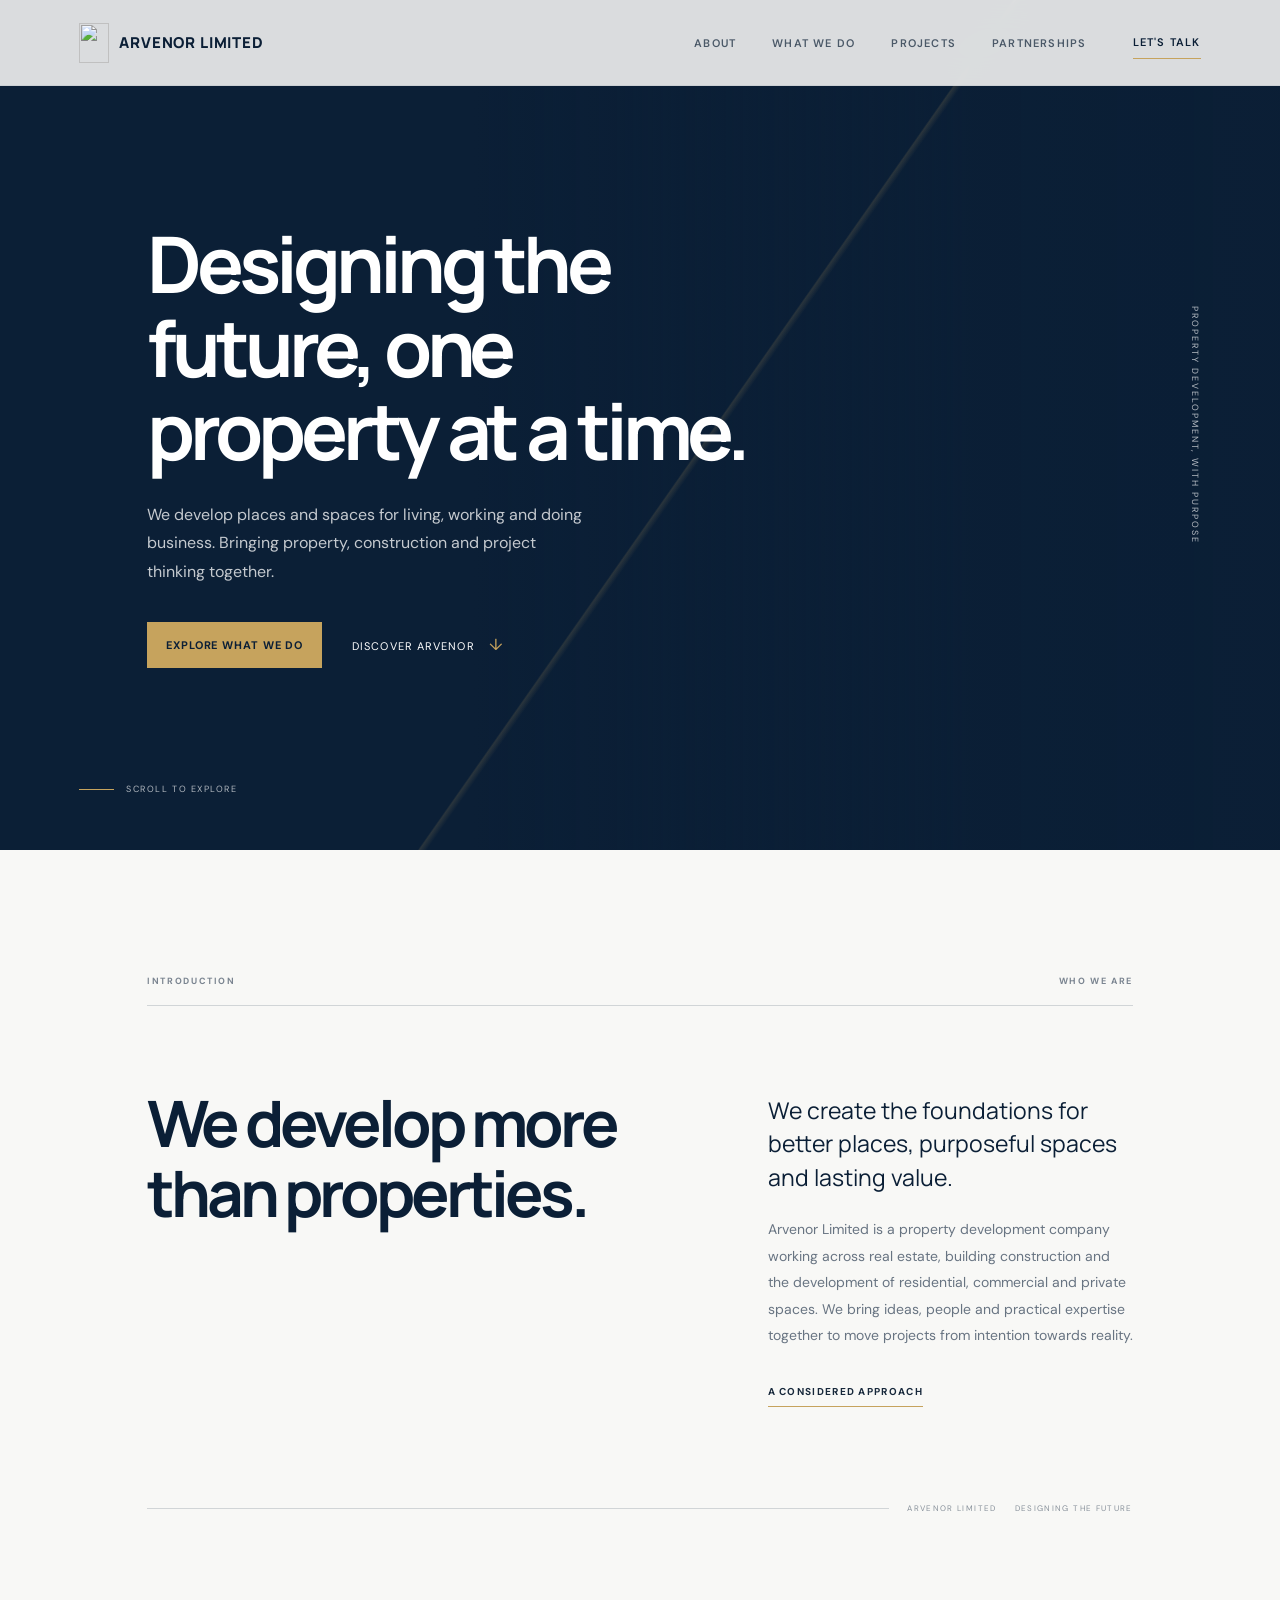
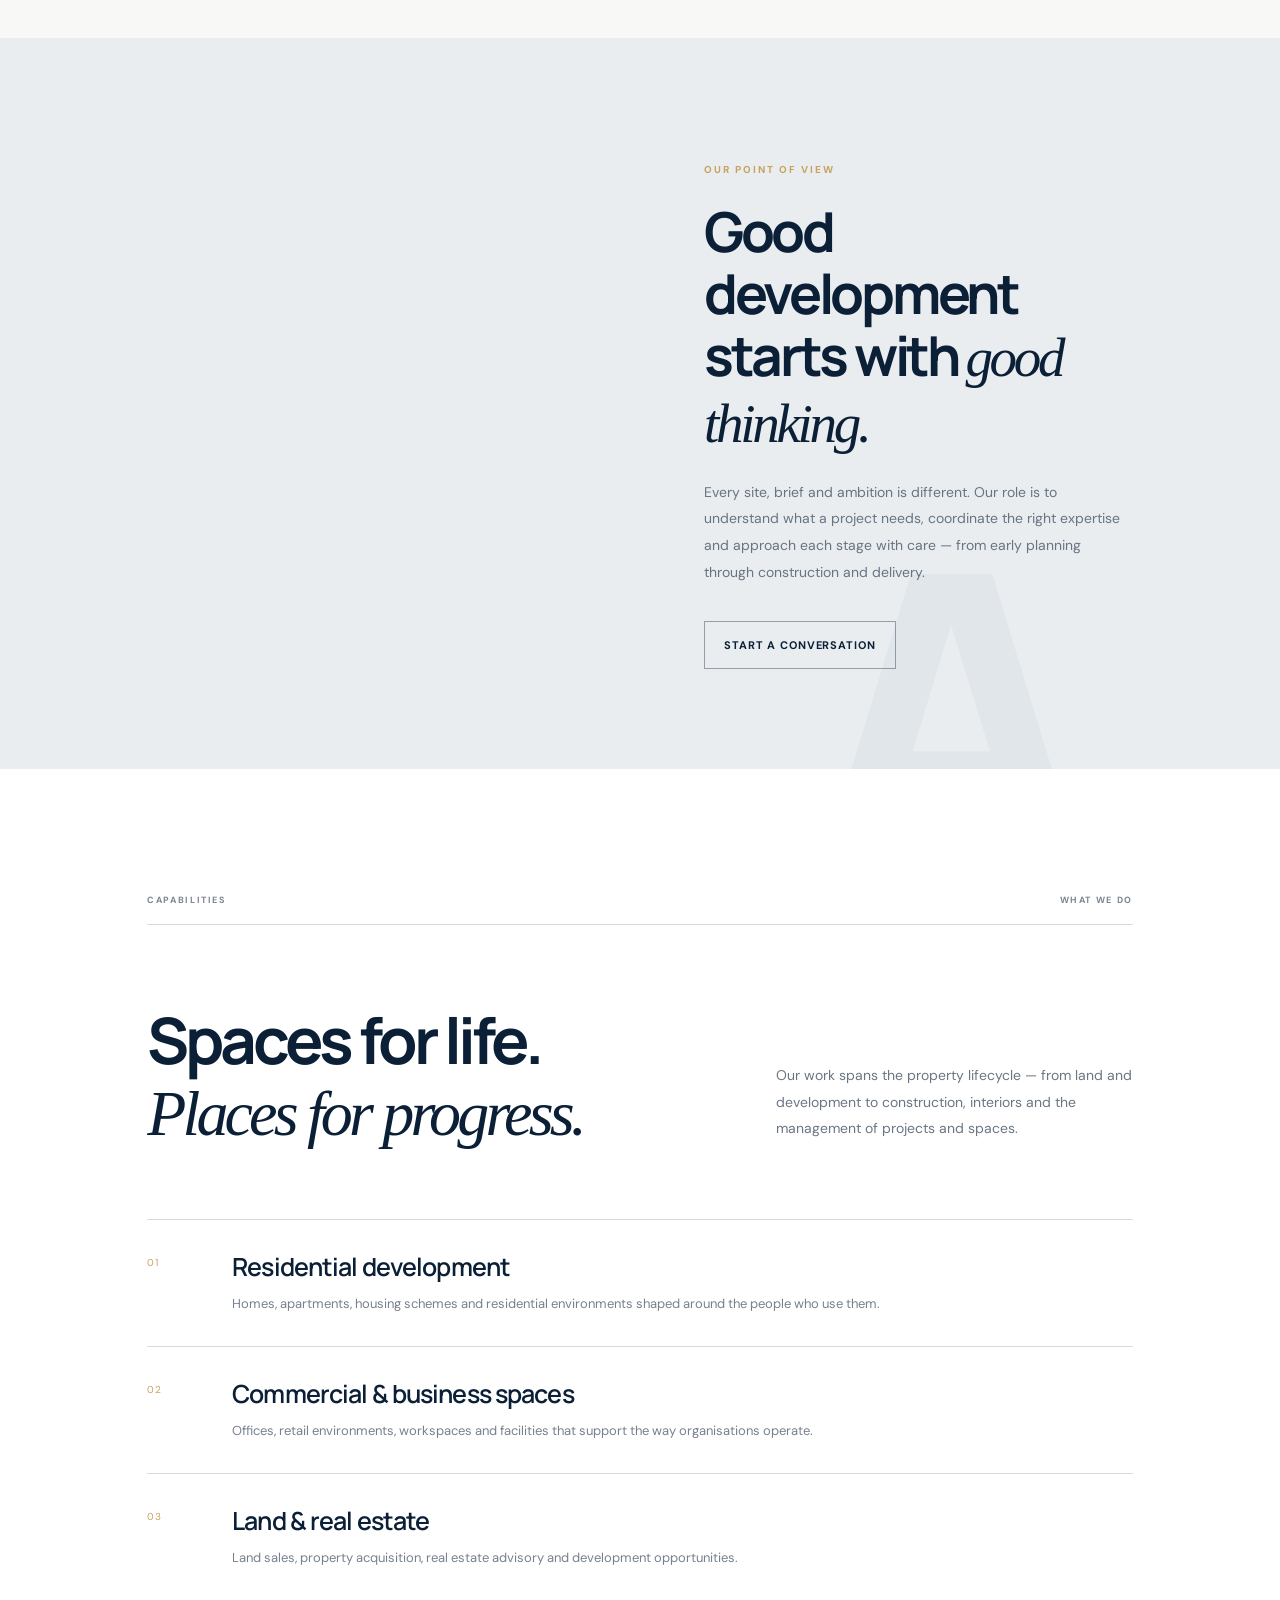
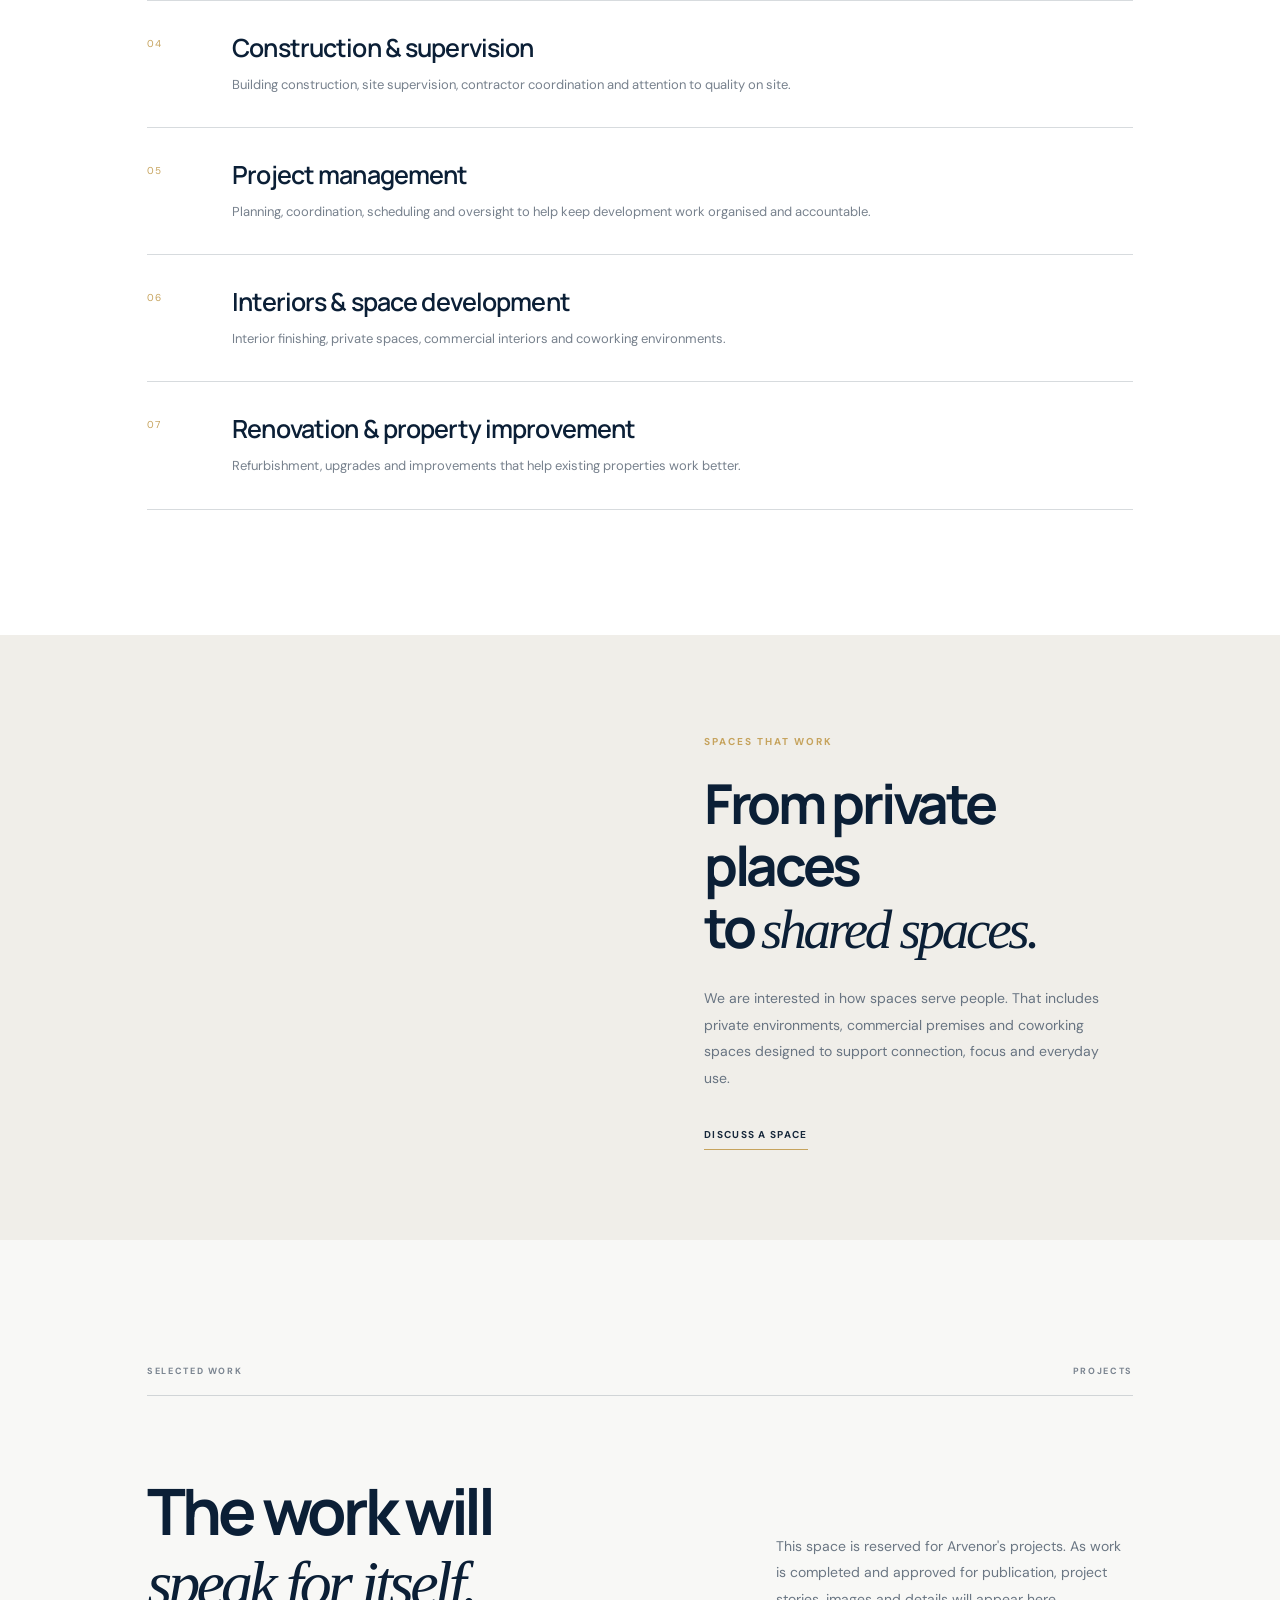
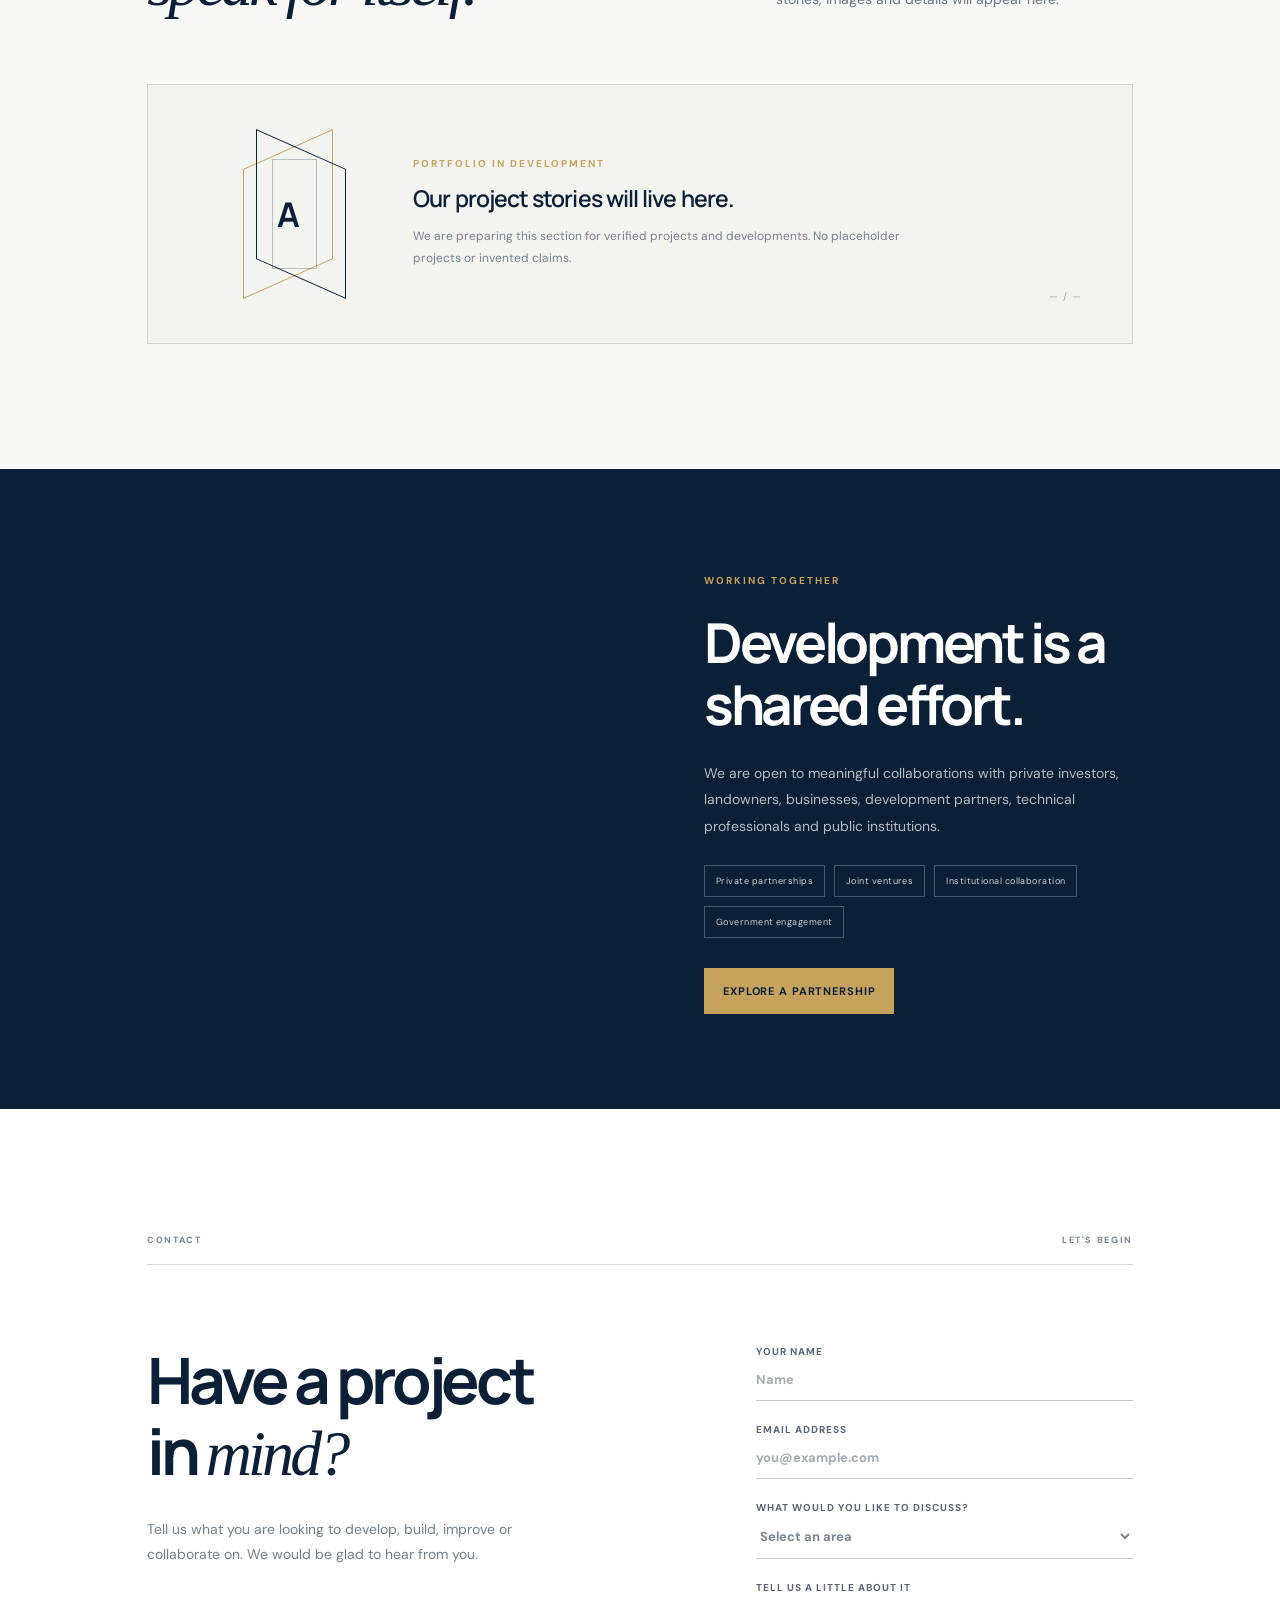
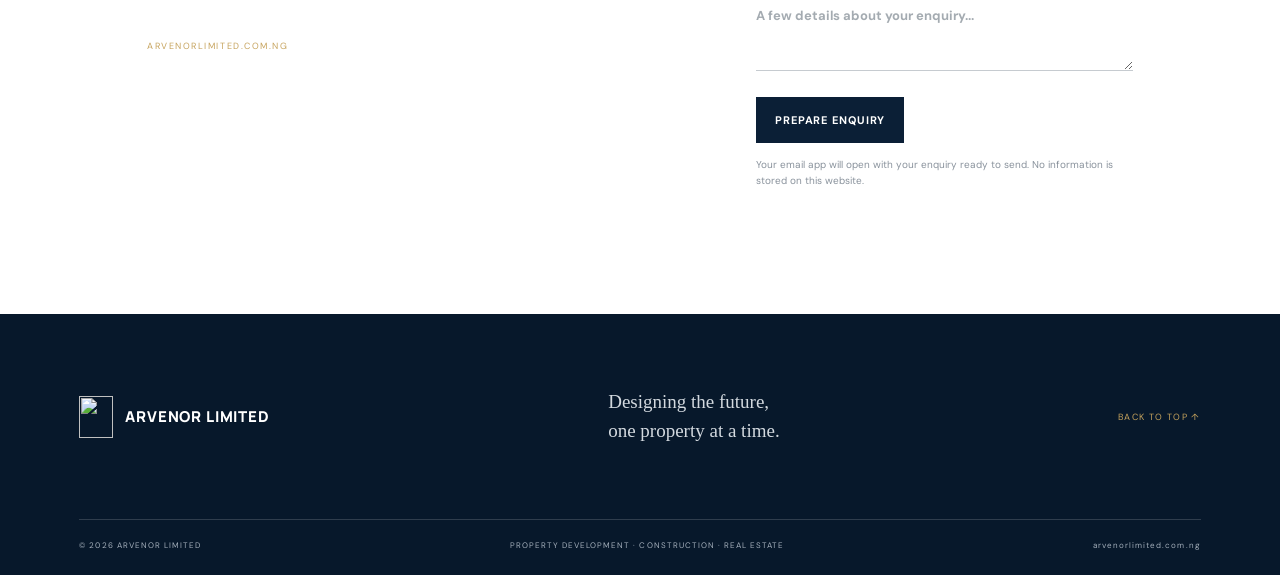
==== index.html @ 24a7d43f "Add files via upload Add Arvenor website and approved branding" ====
<!doctype html>
<html lang="en">
<head>
  <meta charset="utf-8" />
  <meta name="viewport" content="width=device-width, initial-scale=1" />
  <meta name="theme-color" content="#0b1f36" />
  <meta name="description" content="Arvenor Limited is a property development company working across real estate, construction, project management and the development of purposeful spaces." />
  <title>Arvenor Limited — Designing the Future, One Property at a Time</title>
  <link rel="preconnect" href="https://fonts.googleapis.com">
  <link rel="preconnect" href="https://fonts.gstatic.com" crossorigin>
  <link href="https://fonts.googleapis.com/css2?family=DM+Sans:wght@400;500;600;700&family=Manrope:wght@400;500;600;700;800&display=swap" rel="stylesheet">
  <link rel="icon" type="image/png" href="assets/favicon.png"><link rel="stylesheet" href="styles.css" />
</head>
<body>
  <div class="page-progress" aria-hidden="true"><span></span></div>
  <header class="site-header" id="top">
    <a class="brand" href="index.html" aria-label="Arvenor Limited home"><img src="assets/approved-logo-icon.png" alt="" class="brand-mark"><span>ARVENOR LIMITED</span></a>
    <nav class="desktop-nav" aria-label="Main navigation">
      <a href="about.html">About</a><a href="services.html">What we do</a><a href="projects.html">Projects</a><a href="partnerships.html">Partnerships</a>
    </nav>
    <a class="header-contact" href="contact.html">Let's talk</a>
    <button class="menu-toggle" aria-label="Open navigation" aria-expanded="false"><i></i><i></i></button>
  </header>
  <div class="menu-panel" aria-hidden="true">
    <div class="menu-panel-inner">
      <p class="eyebrow">Explore Arvenor</p>
      <a href="about.html">About us </a>
      <a href="services.html">What we do </a>
      <a href="projects.html">Projects </a>
      <a href="partnerships.html">Partnerships </a>
      <a href="contact.html">Contact </a>
      <p class="menu-note">Designing the future, one property at a time.</p>
    </div>
  </div>

  <main>
    <section class="hero" aria-labelledby="hero-title">
      <div class="hero-image" role="img" aria-label="Contemporary architectural building with clean geometric lines"></div>
      <div class="hero-wash"></div>
      <div class="hero-content">
        
        <h1 id="hero-title" class="reveal">Designing the future,<br><em>one property</em> at a time.</h1>
        <p class="hero-copy reveal">We develop places and spaces for living, working and doing business — bringing property, construction and project thinking together.</p>
        <div class="hero-actions reveal"><a class="button button-gold" href="services.html">Explore what we do</a><a class="text-link" href="about.html">Discover Arvenor <span>↓</span></a></div>
      </div>
      
      <div class="hero-caption">PROPERTY DEVELOPMENT, WITH PURPOSE</div>
      <div class="hero-scroll"><span></span> SCROLL TO EXPLORE</div>
    </section>

    <section class="intro section-pad" id="about">
      <div class="section-kicker reveal"><span>INTRODUCTION</span><span>WHO WE ARE</span></div>
      <div class="intro-grid">
        <h2 class="reveal">We develop more<br>than <em>properties.</em></h2>
        <div class="intro-body reveal"><p class="lead">We create the foundations for better places, purposeful spaces and lasting value.</p><p>Arvenor Limited is a property development company working across real estate, building construction and the development of residential, commercial and private spaces. We bring ideas, people and practical expertise together to move projects from intention towards reality.</p><a class="under-link" href="#approach">A considered approach</a></div>
      </div>
      <div class="intro-rule"><span></span><span>ARVENOR LIMITED</span><span>DESIGNING THE FUTURE</span></div>
    </section>

    <section class="statement" id="approach">
      <div class="statement-photo" role="img" aria-label="Architectural detail of a modern building"></div>
      <div class="statement-content reveal"><p class="eyebrow">OUR POINT OF VIEW</p><h2>Good development<br>starts with <em>good thinking.</em></h2><p>Every site, brief and ambition is different. Our role is to understand what a project needs, coordinate the right expertise and approach each stage with care — from early planning through construction and delivery.</p><a class="button button-outline" href="contact.html">Start a conversation</a></div>
      <div class="statement-mark">A<span>.</span></div>
    </section>

    <section class="capabilities section-pad" id="capabilities">
      <div class="section-kicker reveal"><span>CAPABILITIES</span><span>WHAT WE DO</span></div>
      <div class="cap-heading"><h2 class="reveal">Spaces for life.<br><em>Places for progress.</em></h2><p class="reveal">Our work spans the property lifecycle — from land and development to construction, interiors and the management of projects and spaces.</p></div>
      <div class="cap-list">
        <article class="cap-item reveal"><span class="cap-number">01</span><div><h3>Residential development</h3><p>Homes, apartments, housing schemes and residential environments shaped around the people who use them.</p></div><span class="cap-arrow"></span></article>
        <article class="cap-item reveal"><span class="cap-number">02</span><div><h3>Commercial &amp; business spaces</h3><p>Offices, retail environments, workspaces and facilities that support the way organisations operate.</p></div><span class="cap-arrow"></span></article>
        <article class="cap-item reveal"><span class="cap-number">03</span><div><h3>Land &amp; real estate</h3><p>Land sales, property acquisition, real estate advisory and development opportunities.</p></div><span class="cap-arrow"></span></article>
        <article class="cap-item reveal"><span class="cap-number">04</span><div><h3>Construction &amp; supervision</h3><p>Building construction, site supervision, contractor coordination and attention to quality on site.</p></div><span class="cap-arrow"></span></article>
        <article class="cap-item reveal"><span class="cap-number">05</span><div><h3>Project management</h3><p>Planning, coordination, scheduling and oversight to help keep development work organised and accountable.</p></div><span class="cap-arrow"></span></article>
        <article class="cap-item reveal"><span class="cap-number">06</span><div><h3>Interiors &amp; space development</h3><p>Interior finishing, private spaces, commercial interiors and coworking environments.</p></div><span class="cap-arrow"></span></article>
        <article class="cap-item reveal"><span class="cap-number">07</span><div><h3>Renovation &amp; property improvement</h3><p>Refurbishment, upgrades and improvements that help existing properties work better.</p></div><span class="cap-arrow"></span></article>
      </div>
    </section>

    <section class="spaces-band">
      <div class="spaces-image" role="img" aria-label="Refined contemporary shared workspace interior"></div>
      <div class="spaces-copy reveal"><p class="eyebrow">SPACES THAT WORK</p><h2>From private places<br>to <em>shared spaces.</em></h2><p>We are interested in how spaces serve people. That includes private environments, commercial premises and coworking spaces designed to support connection, focus and everyday use.</p><a class="under-link" href="contact.html">Discuss a space</a></div>
    </section>

    <section class="projects section-pad" id="projects">
      <div class="section-kicker reveal"><span>SELECTED WORK</span><span>PROJECTS</span></div>
      <div class="projects-heading"><h2 class="reveal">The work will<br><em>speak for itself.</em></h2><p class="reveal">This space is reserved for Arvenor's projects. As work is completed and approved for publication, project stories, images and details will appear here.</p></div>
      <div class="project-empty reveal"><div class="empty-graphic"><span></span><span></span><span></span><b>A</b></div><div><p class="eyebrow">PORTFOLIO IN DEVELOPMENT</p><h3>Our project stories will live here.</h3><p>We are preparing this section for verified projects and developments. No placeholder projects or invented claims.</p></div><span class="empty-count">— / —</span></div>
    </section>

    <section class="partnerships" id="partnerships">
      <div class="partnerships-image" role="img" aria-label="Architectural planning documents and building model on a table"></div>
      <div class="partnerships-content reveal"><p class="eyebrow">WORKING TOGETHER</p><h2>Development is<br>a <em>shared effort.</em></h2><p>We are open to meaningful collaborations with private investors, landowners, businesses, development partners, technical professionals and public institutions.</p><div class="partner-tags"><span>Private partnerships</span><span>Joint ventures</span><span>Institutional collaboration</span><span>Government engagement</span></div><a class="button button-gold" href="contact.html">Explore a partnership</a></div>
    </section>

    <section class="contact section-pad" id="contact">
      <div class="section-kicker reveal"><span>CONTACT</span><span>LET'S BEGIN</span></div>
      <div class="contact-grid"><div class="contact-intro reveal"><h2>Have a project<br>in <em>mind?</em></h2><p>Tell us what you are looking to develop, build, improve or collaborate on. We would be glad to hear from you.</p><p class="contact-domain">ARVENORLIMITED.COM.NG</p></div>
        <form class="contact-form reveal" id="contactForm">
          <label>Your name<input name="name" autocomplete="name" required placeholder="Name"></label>
          <label>Email address<input name="email" type="email" autocomplete="email" required placeholder="you@example.com"></label>
          <label>What would you like to discuss?<select name="interest" required><option value="" disabled selected>Select an area</option><option>Property development</option><option>Land or real estate</option><option>Construction or supervision</option><option>Project management</option><option>Interiors or spaces</option><option>Partnership or collaboration</option><option>Other enquiry</option></select></label>
          <label>Tell us a little about it<textarea name="message" rows="3" required placeholder="A few details about your enquiry..."></textarea></label>
          <button class="button button-dark" type="submit">Prepare enquiry</button>
          <p class="form-note" id="formNote">Your email app will open with your enquiry ready to send. No information is stored on this website.</p>
        </form>
      </div>
    </section>
  </main>

  <footer class="footer">
    <div class="footer-top"><a class="footer-brand" href="index.html" aria-label="Arvenor Limited home"><img src="assets/arvenor-emblem-white.png" alt=""><span>ARVENOR LIMITED</span></a><p>Designing the future,<br>one property at a time.</p><a class="back-top" href="#top">BACK TO TOP ↑</a></div>
    <div class="footer-bottom"><span>© <span id="year"></span> ARVENOR LIMITED</span><span>PROPERTY DEVELOPMENT · CONSTRUCTION · REAL ESTATE</span><span>arvenorlimited.com.ng</span></div>
  </footer>
  <script src="cms.js"></script><script src="script.js"></script>
</body>
</html>
---- styles.css ----
:root{--navy:#0b1f36;--navy2:#102a46;--gold:#c6a35d;--gold2:#dfc58e;--ink:#17283b;--muted:#657181;--paper:#f8f8f6;--white:#fff;--line:rgba(11,31,54,.16);--serif:Georgia,'Times New Roman',serif;--sans:'DM Sans',Arial,sans-serif;--display:'Manrope','DM Sans',sans-serif}*{box-sizing:border-box}html{scroll-behavior:smooth;scroll-padding-top:88px}body{margin:0;color:var(--ink);font-family:var(--sans);background:var(--paper);-webkit-font-smoothing:antialiased}body.menu-open{overflow:hidden}a{color:inherit;text-decoration:none}button,input,select,textarea{font:inherit}.page-progress{height:2px;position:fixed;inset:0 0 auto;z-index:1000}.page-progress span{display:block;height:100%;width:0;background:var(--gold)}.site-header{height:86px;padding:0 6.2vw;display:flex;align-items:center;justify-content:space-between;position:fixed;inset:0 0 auto;z-index:100;background:rgba(248,248,246,.88);backdrop-filter:blur(16px);border-bottom:1px solid rgba(11,31,54,.07);transition:height .35s,background .35s}.site-header.scrolled{height:72px;background:rgba(248,248,246,.96)}.brand{display:flex;align-items:center;gap:10px;font:800 16px var(--display);letter-spacing:.055em;color:var(--navy)}.brand-mark{width:30px;height:40px;object-fit:contain}.brand-light{font-weight:500}.desktop-nav{display:flex;gap:36px;margin-left:auto;margin-right:46px}.desktop-nav a,.header-contact{font-size:11px;letter-spacing:.11em;text-transform:uppercase;font-weight:600}.desktop-nav a{color:#4b5968;position:relative}.desktop-nav a:after{content:'';position:absolute;left:0;bottom:-8px;width:0;height:1px;background:var(--gold);transition:width .3s}.desktop-nav a:hover:after{width:100%}.header-contact{border-bottom:1px solid var(--gold);padding:9px 0;color:var(--navy)}.header-contact span{color:var(--gold);font-size:16px;margin-left:10px}.menu-toggle{display:none;border:0;background:none;padding:10px;z-index:102}.menu-toggle i{display:block;width:24px;height:1px;background:var(--navy);margin:6px}.menu-panel{position:fixed;z-index:99;inset:0 0 0 auto;width:min(480px,100%);background:var(--navy);color:white;transform:translateX(105%);transition:transform .65s cubic-bezier(.77,0,.18,1);padding:130px 9vw 50px}.menu-open .menu-panel{transform:translateX(0)}.menu-panel-inner>a{display:flex;align-items:center;gap:18px;padding:15px 0;border-bottom:1px solid rgba(255,255,255,.14);font:600 clamp(22px,3vw,32px) var(--display)}.menu-panel-inner>a small{font:11px var(--sans);color:var(--gold)}.menu-panel-inner>a b{margin-left:auto;color:var(--gold);font-size:17px}.menu-note{margin-top:55px;color:#b5c0cc;font-size:13px}.eyebrow{font-size:10px;letter-spacing:.2em;font-weight:700;color:var(--gold);text-transform:uppercase}.hero{height:min(850px,100svh);min-height:690px;position:relative;overflow:hidden;background:var(--navy);color:white;display:flex;align-items:center}.hero-image{position:absolute;inset:0 0 0 38%;background:url('https://images.unsplash.com/photo-1600607687939-ce8a6c25118c?auto=format&fit=crop&w=2200&q=88') center 48%/cover;clip-path:polygon(19% 0,100% 0,100% 100%,0 100%);transform:scale(1.06);animation:heroSettle 1.6s cubic-bezier(.2,.7,.2,1) forwards}.hero-wash{position:absolute;inset:0;background:linear-gradient(90deg,#0b1f36 0%,#0b1f36 37%,rgba(11,31,54,.88) 48%,rgba(11,31,54,.14) 76%,rgba(11,31,54,.08) 100%)}.hero:after{content:'';position:absolute;inset:0;background:linear-gradient(125deg,transparent 54%,rgba(198,163,93,.16) 54.1%,transparent 54.5%);pointer-events:none}.hero-content{position:relative;z-index:2;width:min(650px,58vw);margin-left:11.5vw;padding-top:40px}.hero-content .eyebrow{color:var(--gold2);margin-bottom:30px}.hero h1{font:700 clamp(48px,6.1vw,88px)/1.07 var(--display);letter-spacing:-.065em;margin:0 0 28px}.hero h1 em,.intro h2 em,.cap-heading h2 em,.statement h2 em,.spaces-copy h2 em,.projects h2 em,.partnerships h2 em,.contact h2 em{font-family:var(--serif);font-weight:400;letter-spacing:-.06em}.hero-copy{max-width:440px;color:rgba(255,255,255,.76);font-size:16px;line-height:1.8;margin:0 0 35px}.hero-actions{display:flex;align-items:center;gap:30px}.button{display:inline-flex;align-items:center;justify-content:space-between;gap:34px;padding:16px 19px;font-size:11px;letter-spacing:.08em;text-transform:uppercase;font-weight:700;transition:background .3s,color .3s,transform .3s,border-color .3s}.button span{font-size:17px}.button:hover{transform:translateY(-3px)}.button-gold{background:var(--gold);color:var(--navy)}.button-gold:hover{background:var(--gold2)}.text-link{font-size:11px;letter-spacing:.1em;text-transform:uppercase;color:white}.text-link span{color:var(--gold);margin-left:10px;font-size:16px}.hero-index{position:absolute;right:6.2vw;bottom:58px;z-index:2;display:flex;align-items:center;gap:14px;font-size:10px;letter-spacing:.12em;color:white}.index-line{width:64px;height:1px;background:var(--gold)}.hero-caption{position:absolute;right:6.2vw;top:50%;writing-mode:vertical-rl;transform:translateY(-50%);font-size:9px;letter-spacing:.22em;color:rgba(255,255,255,.7);z-index:2}.hero-scroll{position:absolute;left:6.2vw;bottom:55px;z-index:2;font-size:9px;letter-spacing:.17em;color:rgba(255,255,255,.68);display:flex;align-items:center;gap:12px}.hero-scroll span{display:block;width:35px;height:1px;background:var(--gold)}.section-pad{padding:125px 11.5vw}.section-kicker{display:flex;justify-content:space-between;padding-bottom:18px;border-bottom:1px solid var(--line);font-size:9px;letter-spacing:.18em;font-weight:700;color:#7a8490}.intro{background:var(--paper)}.intro-grid{display:grid;grid-template-columns:1.1fr .8fr;gap:12%;padding:82px 0 96px}.intro h2,.cap-heading h2,.projects h2,.contact h2{font:700 clamp(42px,5vw,68px)/1.1 var(--display);letter-spacing:-.065em;margin:0;color:var(--navy)}.intro-body{padding-top:6px;max-width:470px}.lead{font:400 23px/1.45 var(--display);color:var(--navy);margin:0 0 22px}.intro-body>p:not(.lead),.statement-content>p:not(.eyebrow),.spaces-copy>p:not(.eyebrow),.partnerships-content>p:not(.eyebrow){font-size:14px;line-height:1.9;color:#687482}.under-link{display:inline-block;margin-top:22px;padding-bottom:8px;border-bottom:1px solid var(--gold);font-size:10px;text-transform:uppercase;letter-spacing:.13em;font-weight:700}.under-link span{color:var(--gold);margin-left:18px;font-size:16px}.intro-rule{display:flex;align-items:center;gap:18px;font-size:8px;letter-spacing:.17em;color:#88919b}.intro-rule span:first-child{height:1px;flex:1;background:var(--line)}.statement{min-height:630px;position:relative;display:grid;grid-template-columns:1fr 1fr;background:#e9edf0;overflow:hidden}.statement-photo{background:url('https://images.unsplash.com/photo-1600607687920-4e2a09cf159d?auto=format&fit=crop&w=1500&q=85') center/cover;clip-path:polygon(0 0,100% 0,78% 100%,0 100%)}.statement-content{padding:115px 12vw 100px 5vw;align-self:center;max-width:700px}.statement-content h2,.spaces-copy h2,.partnerships h2{font:700 clamp(38px,4.3vw,58px)/1.13 var(--display);letter-spacing:-.06em;color:var(--navy);margin:24px 0}.statement-content>p:not(.eyebrow){max-width:430px}.button-outline{border:1px solid rgba(11,31,54,.38);color:var(--navy);margin-top:22px}.button-outline:hover{background:var(--navy);color:white}.statement-mark{position:absolute;bottom:-100px;right:5vw;font:800 400px/.8 var(--display);color:rgba(11,31,54,.035);pointer-events:none}.statement-mark span{color:var(--gold)}.capabilities{background:#fff}.cap-heading{display:grid;grid-template-columns:1fr .7fr;gap:12%;align-items:end;padding:80px 0 70px}.cap-heading>p,.projects-heading>p{font-size:14px;line-height:1.9;color:#6a7683;max-width:390px;margin:0 0 7px}.cap-list{border-top:1px solid var(--line)}.cap-item{display:grid;grid-template-columns:65px 1fr 35px;gap:20px;align-items:start;padding:29px 0 31px;border-bottom:1px solid var(--line);transition:padding .35s,background .35s}.cap-item:hover{padding-left:16px;background:linear-gradient(90deg,rgba(198,163,93,.07),transparent 70%)}.cap-number{font-size:10px;color:var(--gold);letter-spacing:.1em;padding-top:7px}.cap-item h3{font:600 clamp(19px,2vw,25px) var(--display);letter-spacing:-.035em;margin:0 0 9px;color:var(--navy)}.cap-item p{font-size:13px;line-height:1.7;color:#77818d;margin:0;max-width:650px}.cap-arrow{font-size:19px;color:var(--gold);transition:transform .3s}.cap-item:hover .cap-arrow{transform:translate(4px,-4px)}.spaces-band{display:grid;grid-template-columns:1fr 1fr;background:#f0eee9;min-height:560px}.spaces-image{background:url('https://images.unsplash.com/photo-1497366754035-f200968a6e72?auto=format&fit=crop&w=1500&q=85') center/cover;clip-path:polygon(0 0,100% 0,84% 100%,0 100%)}.spaces-copy{align-self:center;padding:90px 12vw 90px 5vw}.spaces-copy>p:not(.eyebrow){max-width:430px}.projects{background:var(--paper)}.projects-heading{display:grid;grid-template-columns:1fr .7fr;gap:12%;align-items:end;padding:80px 0 65px}.project-empty{border:1px solid rgba(11,31,54,.15);min-height:260px;display:grid;grid-template-columns:180px 1fr 70px;gap:35px;align-items:center;padding:40px 50px;background:#f3f3f0}.empty-graphic{height:155px;position:relative;display:flex;align-items:center;justify-content:center}.empty-graphic span{position:absolute;width:90px;height:130px;border:1px solid var(--gold);transform:skewY(-24deg)}.empty-graphic span:nth-child(2){transform:translateX(13px) skewY(24deg);border-color:var(--navy)}.empty-graphic span:nth-child(3){width:45px;height:110px;border-color:rgba(11,31,54,.25);transform:translateX(6px)}.empty-graphic b{font:700 34px var(--display);color:var(--navy);z-index:2}.project-empty h3{font:600 23px var(--display);letter-spacing:-.04em;margin:12px 0;color:var(--navy)}.project-empty p:not(.eyebrow){font-size:12px;line-height:1.8;color:#77818d;max-width:490px}.empty-count{font-size:10px;color:#9aa2aa;letter-spacing:.1em;align-self:end;text-align:right}.partnerships{display:grid;grid-template-columns:1fr 1fr;min-height:610px;background:var(--navy);color:white}.partnerships-image{background:url('https://images.unsplash.com/photo-1503387762-592deb58ef4e?auto=format&fit=crop&w=1500&q=85') center/cover;clip-path:polygon(0 0,100% 0,82% 100%,0 100%)}.partnerships-content{align-self:center;padding:95px 12vw 95px 5vw}.partnerships h2{color:white}.partnerships-content>p:not(.eyebrow){color:rgba(255,255,255,.7);max-width:450px}.partner-tags{display:flex;flex-wrap:wrap;gap:9px;margin:26px 0 30px}.partner-tags span{font-size:9px;letter-spacing:.05em;border:1px solid rgba(255,255,255,.25);padding:9px 11px;color:rgba(255,255,255,.8)}.contact{background:#fff}.contact-grid{display:grid;grid-template-columns:1fr .8fr;gap:14%;padding-top:80px}.contact-intro>p{font-size:14px;line-height:1.8;color:#71808c;max-width:380px;margin-top:28px}.contact-domain{font-size:9px!important;letter-spacing:.17em;color:var(--gold)!important;margin-top:70px!important}.contact-form{display:flex;flex-direction:column;gap:22px}.contact-form label{font-size:10px;letter-spacing:.1em;text-transform:uppercase;font-weight:700;color:#586575}.contact-form input,.contact-form select,.contact-form textarea{display:block;width:100%;border:0;border-bottom:1px solid rgba(11,31,54,.23);border-radius:0;background:transparent;padding:13px 0 12px;color:var(--navy);font-size:13px;outline:none;resize:vertical}.contact-form input:focus,.contact-form select:focus,.contact-form textarea:focus{border-color:var(--gold)}.contact-form input::placeholder,.contact-form textarea::placeholder{color:#a4abb1}.contact-form select{color:#7a8490}.button-dark{background:var(--navy);color:white;border:0;cursor:pointer;align-self:flex-start;margin-top:4px}.button-dark:hover{background:var(--gold);color:var(--navy)}.form-note{font-size:10px;line-height:1.6;color:#89929c;margin:-8px 0 0;max-width:390px}.footer{background:#07182b;color:white;padding:55px 6.2vw 25px}.footer-top{display:flex;align-items:center;justify-content:space-between;padding-bottom:55px}.footer-brand{display:flex;align-items:center;gap:12px;font:700 14px var(--display);letter-spacing:.1em}.footer-brand img{width:28px;height:38px;object-fit:contain}.footer-top>p{font:400 19px/1.5 var(--serif);color:#d3d9df}.back-top{font-size:9px;letter-spacing:.15em;color:var(--gold)}.footer-bottom{border-top:1px solid rgba(255,255,255,.16);padding-top:20px;display:flex;justify-content:space-between;gap:20px;font-size:8px;letter-spacing:.13em;color:#a5b0bc}.reveal{opacity:0;transform:translateY(28px);transition:opacity .85s ease,transform .85s cubic-bezier(.2,.7,.2,1)}.reveal.is-visible{opacity:1;transform:translateY(0)}.hero .reveal{transition-delay:.12s}.hero .reveal:nth-child(2){transition-delay:.24s}.hero .reveal:nth-child(3){transition-delay:.36s}.hero .reveal:nth-child(4){transition-delay:.48s}@keyframes heroSettle{to{transform:scale(1)}}
@media(max-width:900px){.site-header{padding:0 5vw}.desktop-nav,.header-contact{display:none}.menu-toggle{display:block}.hero{min-height:720px;height:90svh}.hero-image{inset:0 0 0 20%;opacity:.7}.hero-wash{background:linear-gradient(90deg,#0b1f36 0%,rgba(11,31,54,.94) 40%,rgba(11,31,54,.3) 100%)}.hero-content{margin-left:8vw;width:75vw}.section-pad{padding:95px 8vw}.intro-grid,.cap-heading,.projects-heading,.contact-grid{gap:8%}.statement-content,.spaces-copy,.partnerships-content{padding-right:8vw}.project-empty{grid-template-columns:130px 1fr;padding:30px}.empty-count{display:none}}
@media(max-width:600px){html{scroll-padding-top:70px}.site-header{height:72px}.brand{font-size:13px}.brand-mark{width:25px;height:34px}.hero{min-height:720px;height:calc(100svh - 0px);align-items:flex-end;padding-bottom:130px}.hero-image{inset:0 0 0 0;clip-path:polygon(28% 0,100% 0,100% 100%,0 100%);opacity:.45;background-position:58% center}.hero-wash{background:linear-gradient(0deg,#0b1f36 0%,rgba(11,31,54,.92) 38%,rgba(11,31,54,.28) 100%)}.hero-content{margin:0 7vw;width:86vw;padding:0}.hero-content .eyebrow{font-size:8px;line-height:1.7;max-width:290px}.hero h1{font-size:clamp(43px,12vw,65px);line-height:1.05}.hero-copy{font-size:14px;max-width:340px}.hero-actions{align-items:flex-start;flex-direction:column;gap:22px}.hero-index{right:7vw;bottom:35px}.hero-caption{display:none}.hero-scroll{left:7vw;bottom:37px}.section-pad{padding:78px 7vw}.section-kicker{font-size:8px}.intro-grid,.cap-heading,.projects-heading,.contact-grid{grid-template-columns:1fr;gap:30px;padding:55px 0 65px}.intro h2,.cap-heading h2,.projects h2,.contact h2{font-size:47px}.lead{font-size:20px}.intro-rule{font-size:7px;gap:10px}.statement,.spaces-band,.partnerships{grid-template-columns:1fr}.statement{min-height:0}.statement-photo{height:340px;clip-path:polygon(0 0,100% 0,84% 100%,0 100%)}.statement-content,.spaces-copy,.partnerships-content{padding:75px 7vw}.statement-content h2,.spaces-copy h2,.partnerships h2{font-size:44px}.statement-mark{font-size:230px;bottom:-50px}.cap-heading{padding:55px 0 42px}.cap-item{grid-template-columns:30px 1fr 20px;gap:10px;padding:24px 0}.cap-item h3{font-size:19px}.cap-item p{font-size:12px}.spaces-image{height:330px;clip-path:polygon(0 0,100% 0,84% 100%,0 100%)}.spaces-copy{padding-top:65px;padding-bottom:70px}.projects-heading{padding:55px 0 40px}.project-empty{grid-template-columns:1fr;gap:20px;padding:28px}.empty-graphic{height:120px;justify-content:flex-start;margin-left:20px}.empty-graphic span{height:100px;width:70px}.empty-graphic span:nth-child(2){height:100px}.empty-graphic span:nth-child(3){height:85px}.project-empty h3{font-size:20px}.partnerships-image{height:330px;clip-path:polygon(0 0,100% 0,84% 100%,0 100%)}.partner-tags{gap:7px}.partner-tags span{font-size:8px}.contact-grid{padding-top:55px}.contact-domain{margin-top:38px!important}.footer{padding:42px 7vw 22px}.footer-top{align-items:flex-start;gap:20px;flex-wrap:wrap;padding-bottom:35px}.footer-top>p{font-size:16px;margin:0}.back-top{margin-left:auto;align-self:center}.footer-bottom{flex-direction:column;gap:12px;font-size:7px}.menu-panel{padding:110px 8vw 40px}.menu-panel-inner>a{font-size:25px}}
@media(prefers-reduced-motion:reduce){*,*:before,*:after{scroll-behavior:auto!important;animation-duration:.01ms!important;animation-iteration-count:1!important;transition-duration:.01ms!important}.reveal{opacity:1;transform:none}}

/* Multi-page layouts */
.inner-hero{min-height:650px;height:88svh;position:relative;display:flex;align-items:center;overflow:hidden;background:var(--navy);color:white;padding-top:80px}.inner-hero-image{position:absolute;inset:0 0 0 38%;background:url('https://images.unsplash.com/photo-1600607687939-ce8a6c25118c?auto=format&fit=crop&w=2000&q=85') center/cover;clip-path:polygon(17% 0,100% 0,100% 100%,0 100%);opacity:.8}.inner-hero:after{content:"";position:absolute;inset:0;background:linear-gradient(90deg,#0b1f36 0%,#0b1f36 35%,rgba(11,31,54,.83) 51%,rgba(11,31,54,.12) 100%)}.inner-hero-content{position:relative;z-index:2;margin-left:11.5vw;width:min(660px,60vw)}.inner-hero-content .eyebrow{color:var(--gold2);margin-bottom:28px}.inner-hero h1{font:700 clamp(52px,6.2vw,88px)/1.04 var(--display);letter-spacing:-.065em;margin:0 0 25px}.inner-hero h1 em,.inner-two-col h2 em,.inner-cta h2 em,.contact-page-details h2 em{font-family:var(--serif);font-weight:400}.inner-hero-content>p:last-child{max-width:460px;color:rgba(255,255,255,.76);font-size:15px;line-height:1.85}.inner-hero-foot{position:absolute;z-index:2;bottom:42px;left:6.2vw;right:6.2vw;display:flex;justify-content:space-between;font-size:9px;letter-spacing:.17em}.inner-two-col{display:grid;grid-template-columns:1fr .8fr;gap:12%;padding:75px 0}.inner-two-col h2,.contact-page-details h2{font:700 clamp(40px,4.9vw,66px)/1.1 var(--display);letter-spacing:-.065em;margin:0;color:var(--navy)}.inner-two-col>div p:not(.lead),.contact-page-details>p{font-size:14px;line-height:1.9;color:#687482}.service-grid{display:grid;grid-template-columns:repeat(3,1fr);gap:1px;background:var(--line);border:1px solid var(--line)}.service-card{background:#fff;min-height:210px;padding:30px}.service-card span{font-size:10px;color:var(--gold)}.service-card h3{font:600 20px var(--display);color:var(--navy);margin:20px 0 10px}.service-card p{font-size:12px;line-height:1.8;color:#77818d}.inner-cta{background:var(--navy);color:white;padding:95px 11.5vw}.inner-cta h2{font:700 clamp(42px,5vw,68px)/1.1 var(--display);margin:22px 0 32px}.contact-page-grid{display:grid;grid-template-columns:1fr .85fr;gap:13%;padding-top:65px}.contact-page-details>p{max-width:400px;margin:25px 0 45px}.contact-detail{padding:19px 0;border-top:1px solid var(--line);display:flex;flex-direction:column;gap:9px}.contact-detail span{font-size:9px;letter-spacing:.16em;color:#87919c}.contact-detail a{font-size:14px;color:var(--navy);font-weight:600}.contact-small-note{font-size:11px!important;color:#929aa2!important}.inner-copy{background:var(--paper)}
@media(max-width:900px){.inner-hero-content{margin-left:8vw;width:75vw}.service-grid{grid-template-columns:repeat(2,1fr)}}
@media(max-width:600px){.inner-hero{min-height:700px}.inner-hero-image{inset:0;clip-path:polygon(25% 0,100% 0,100% 100%,0 100%);opacity:.55}.inner-hero:after{background:linear-gradient(0deg,#0b1f36 0%,rgba(11,31,54,.88) 44%,rgba(11,31,54,.24) 100%)}.inner-hero-content{margin:0 7vw;width:86vw;padding-top:80px}.inner-hero h1{font-size:clamp(46px,12vw,65px)}.inner-hero-foot{left:7vw;right:7vw;bottom:32px}.inner-two-col,.contact-page-grid{grid-template-columns:1fr;gap:28px;padding:55px 0}.service-grid{grid-template-columns:1fr}.inner-cta{padding:75px 7vw}}

/* Arvenor brand refinement */
.brand-wordmark{display:block;width:38px;height:44px;object-fit:contain;object-position:center}
.footer-brand img{width:38px;height:44px;object-fit:contain}
.cap-item{grid-template-columns:65px 1fr}
.cap-arrow{display:none}
@media(max-width:700px){.brand-wordmark{width:32px;height:38px}.footer-brand img{width:32px;height:38px}}

/* Approved Arvenor emblem: consistent in every page header and footer */
.brand-wordmark{width:46px;height:46px;object-fit:contain;flex:0 0 auto}
.footer-brand img{width:46px;height:46px;object-fit:contain;flex:0 0 auto}
@media(max-width:700px){.brand-wordmark,.footer-brand img{width:40px;height:40px}}

/* Consistent full Arvenor logo lockups on every page */
.brand{display:flex;align-items:center;gap:0;flex:0 0 auto;line-height:0}
.brand-lockup{display:block;width:clamp(168px,17vw,220px);height:58px;object-fit:contain;object-position:left center}
.footer-brand{display:flex;align-items:center;line-height:0;flex:0 1 320px}
.footer-brand img{display:block;width:min(100%,300px);height:auto;max-height:112px;object-fit:contain;object-position:left center}
.footer-top{align-items:center}
@media(max-width:760px){.brand-lockup{width:165px;height:48px}.footer-brand{flex-basis:240px}.footer-brand img{max-width:240px;max-height:90px}}

/* Brand lockup: company name is present consistently on every page. */
.brand{display:flex;align-items:center;gap:10px;flex:0 0 auto;line-height:1;font:800 15px var(--display);letter-spacing:.055em;color:var(--navy);white-space:nowrap}
.brand-mark{display:block;width:30px;height:40px;object-fit:contain}
.footer-brand{display:flex;align-items:center;gap:12px;flex:0 0 auto;color:#fff;font:800 15px var(--display);letter-spacing:.055em;white-space:nowrap}
.footer-brand img{display:block;width:34px;height:42px;object-fit:contain;flex:0 0 auto}
.footer-top{align-items:center}
@media(max-width:760px){.brand{font-size:12px;gap:8px}.brand-mark{width:26px;height:34px}.footer-brand{font-size:13px}.footer-brand img{width:30px;height:38px}}
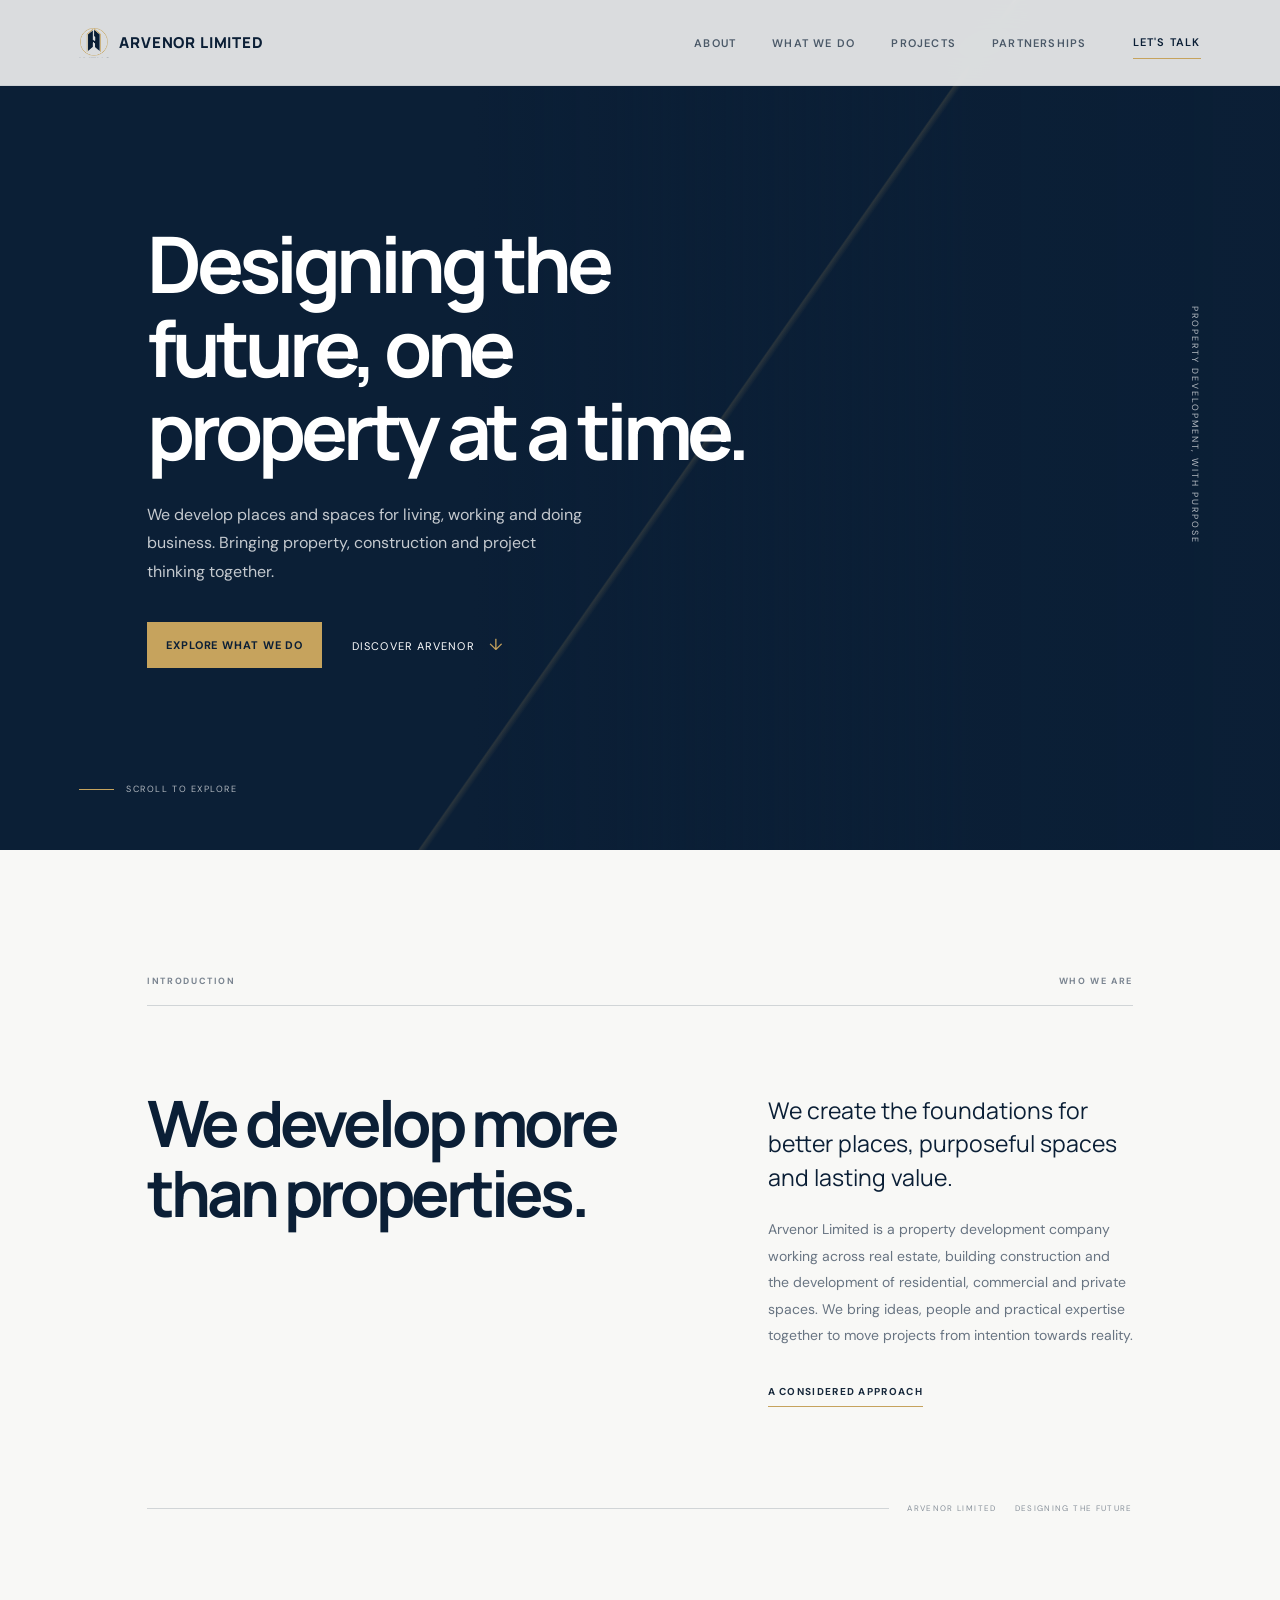
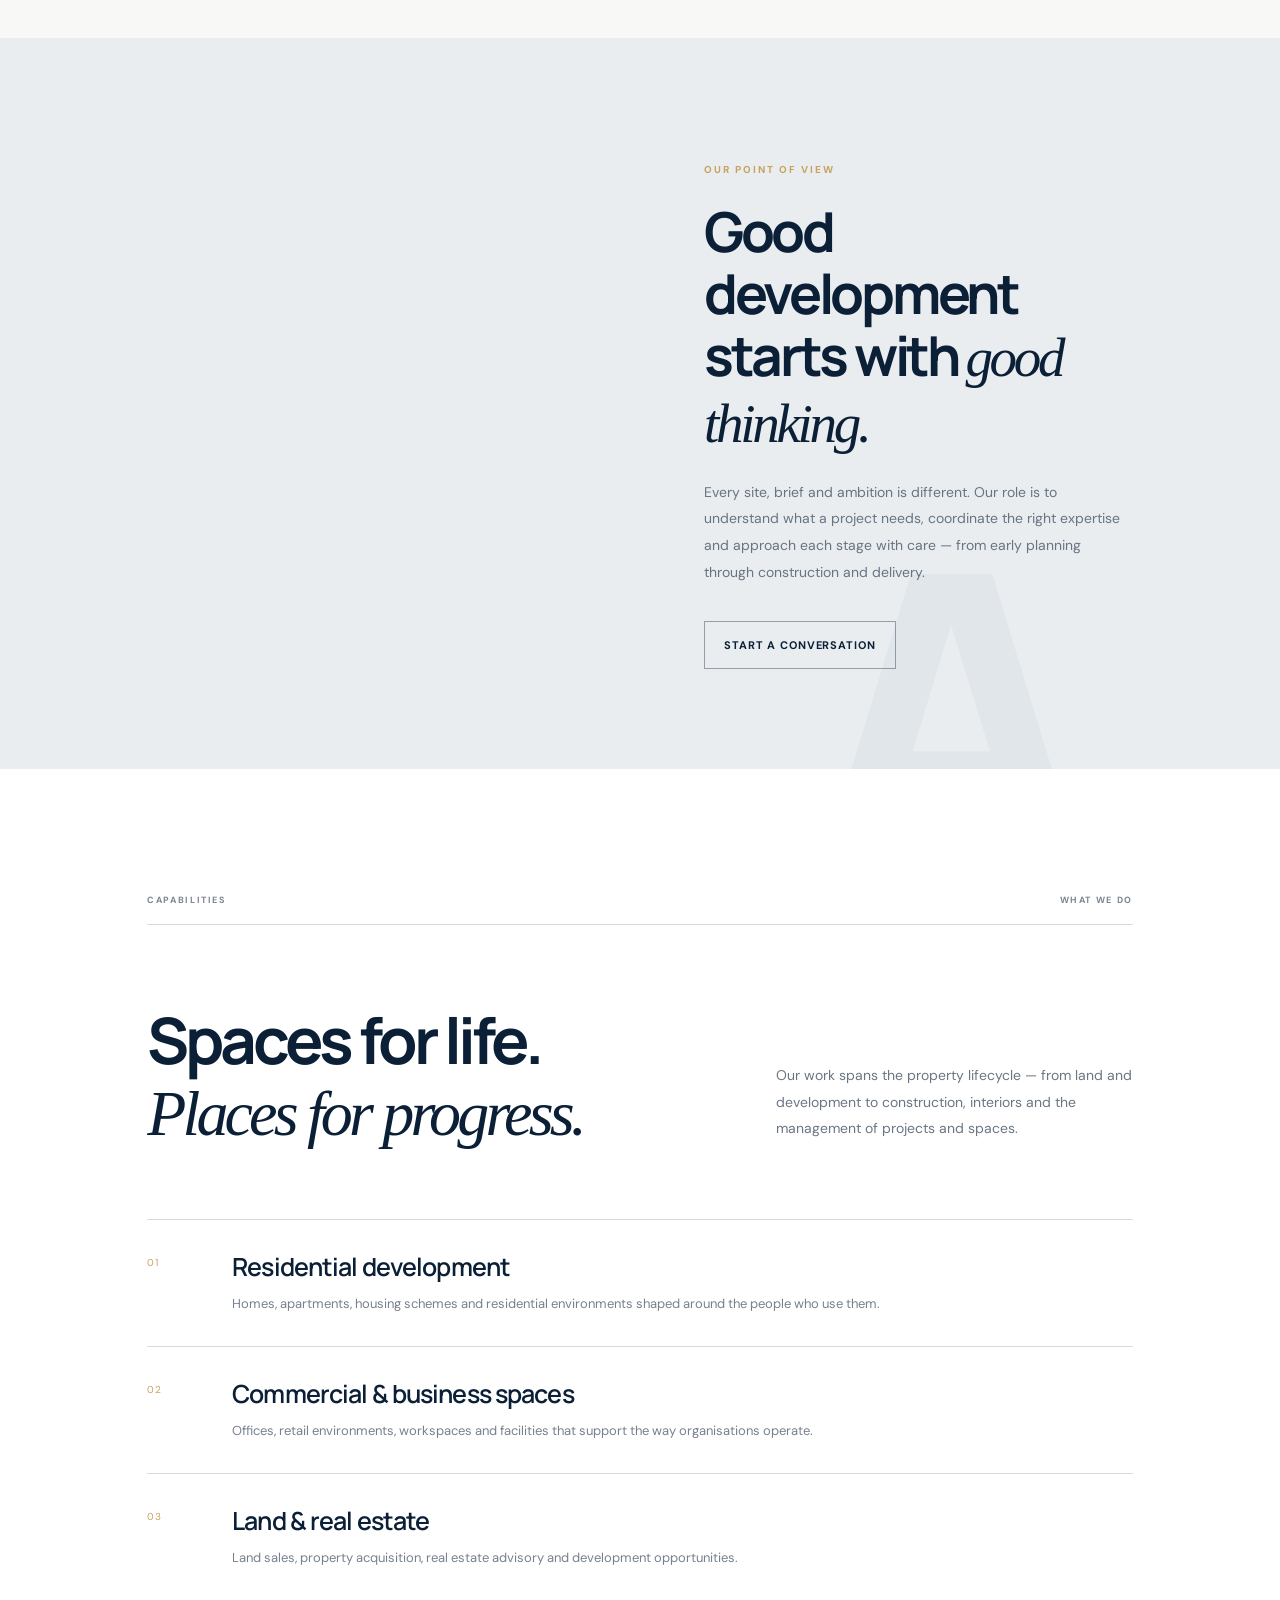
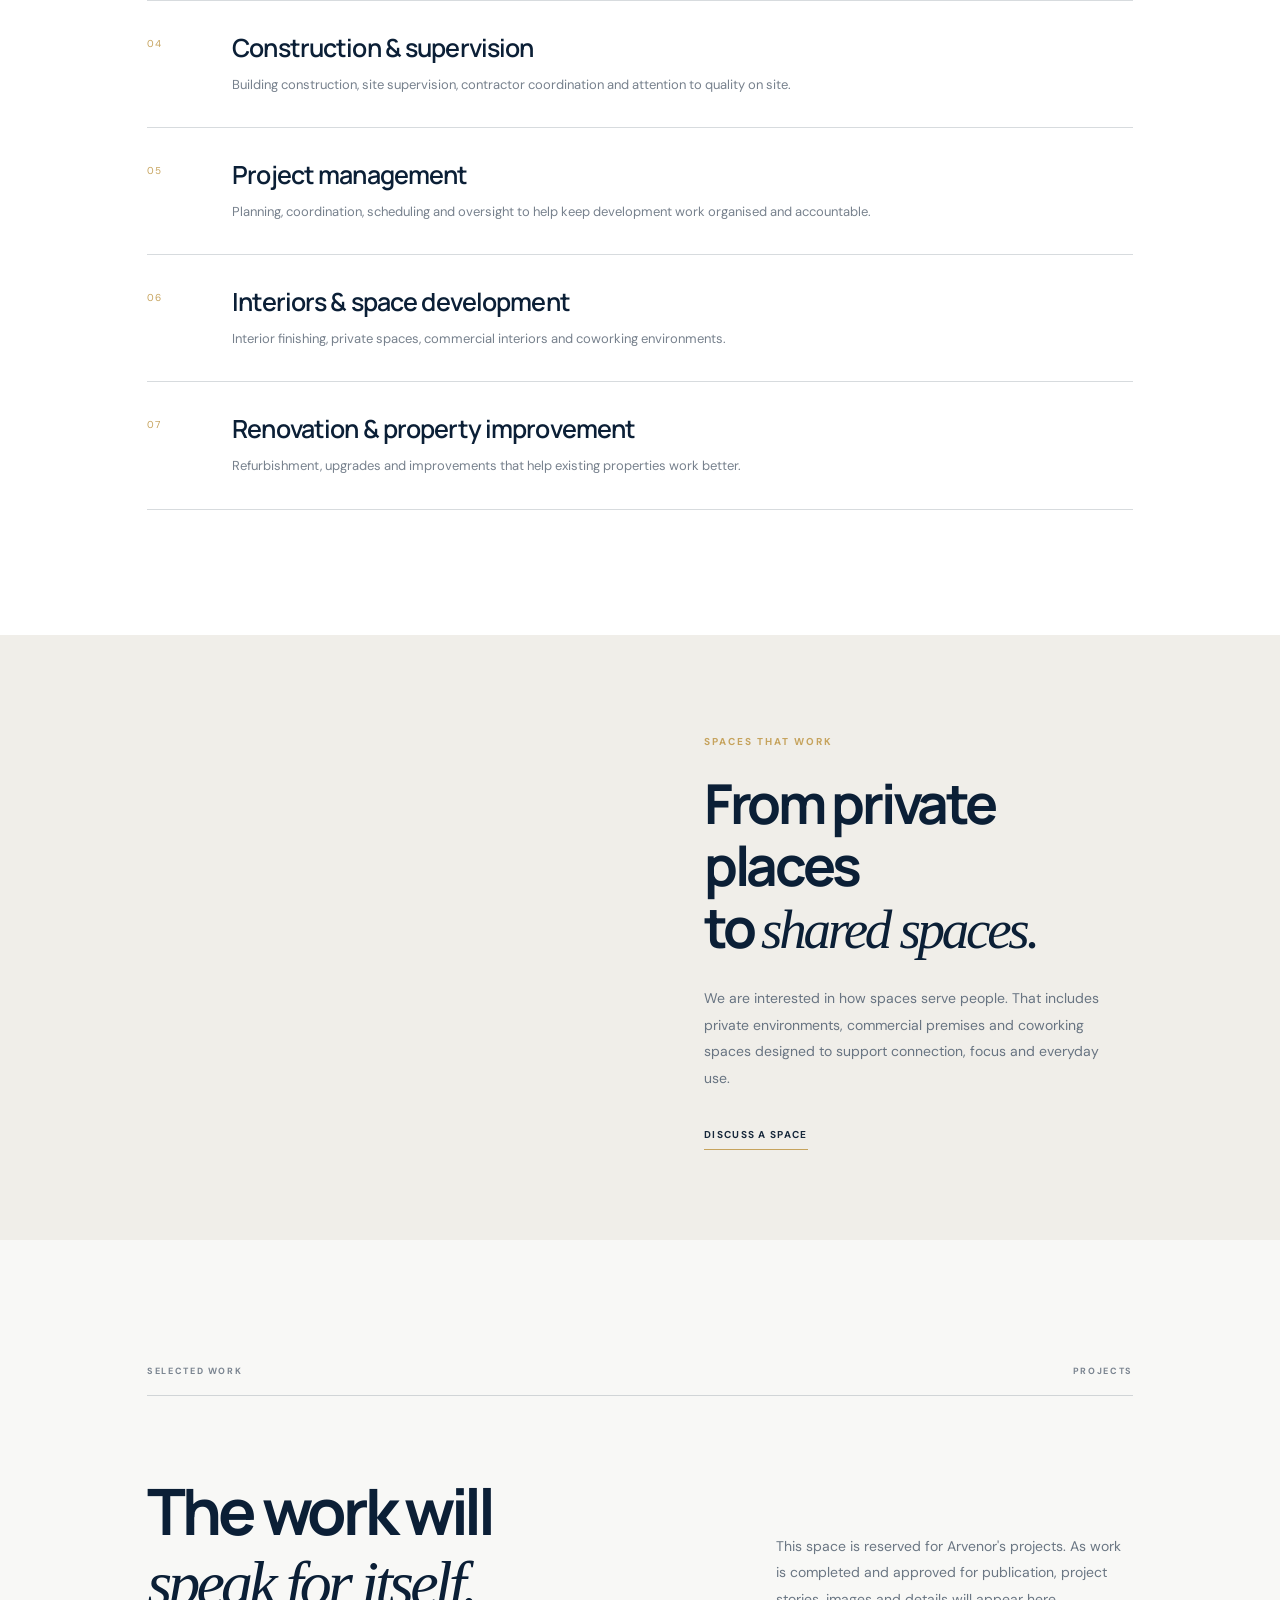
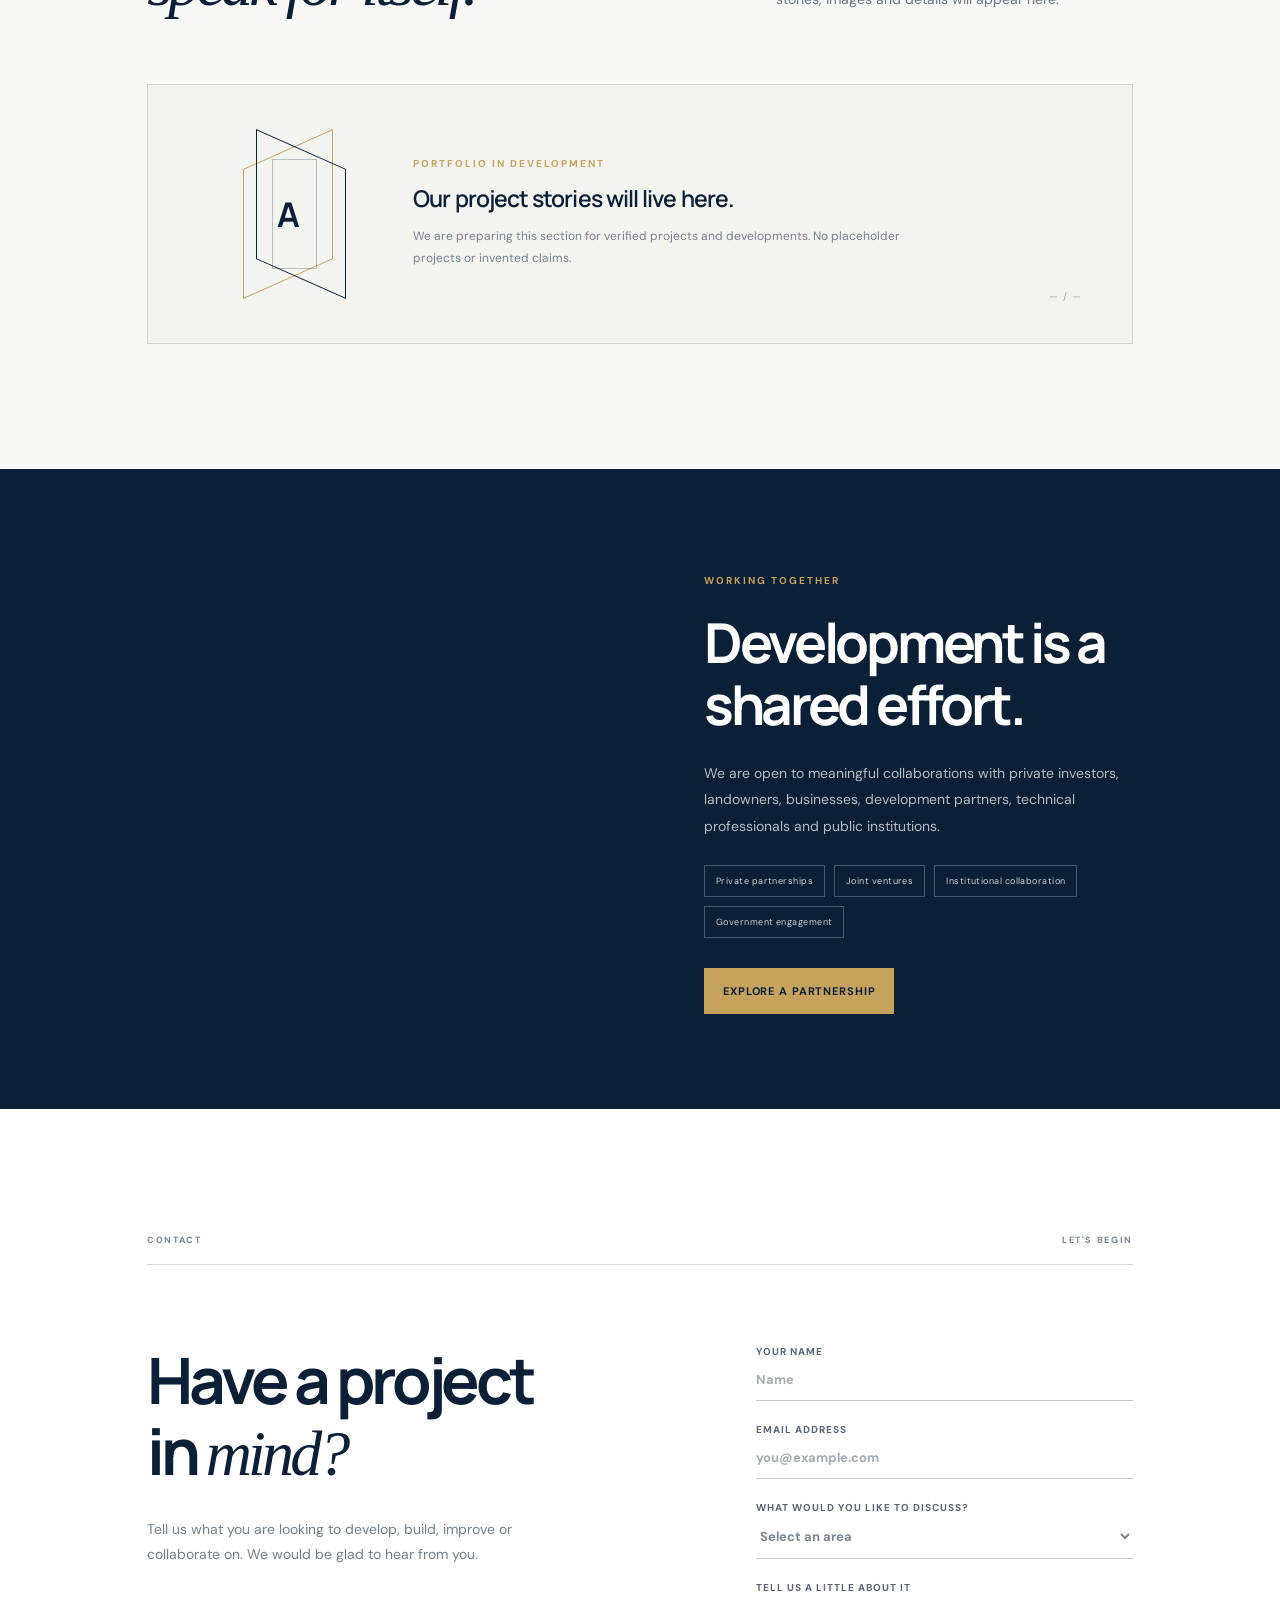
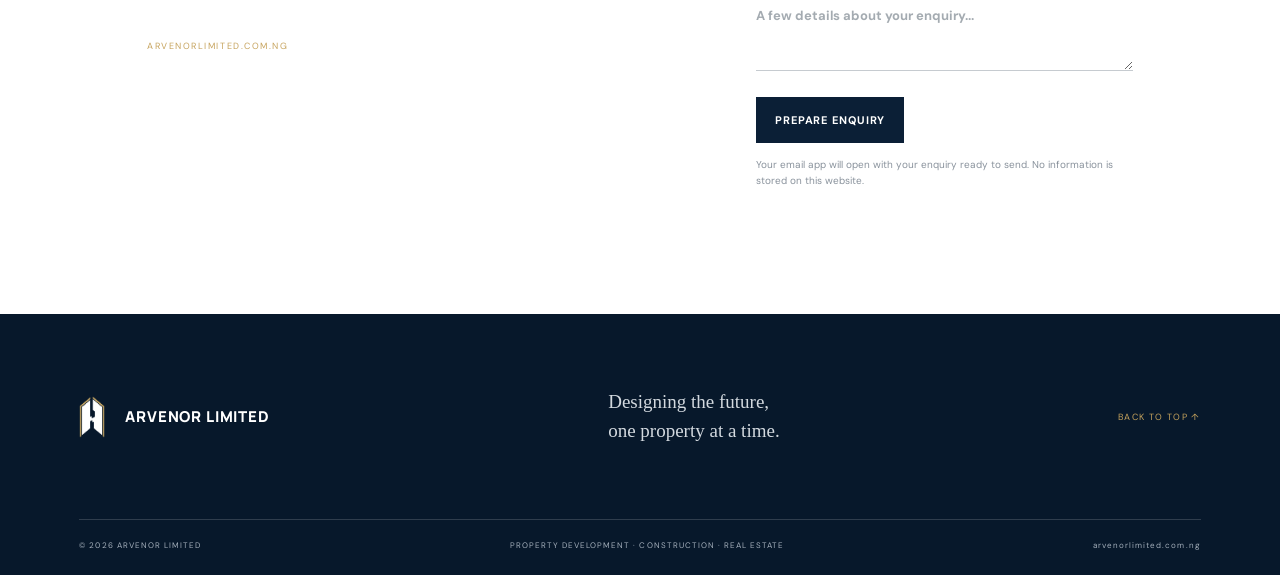
==== commit 848a50fc: "Fix logo and favicon file paths" ====
--- a/index.html
+++ b/index.html
@@ -9,12 +9,12 @@
   <link rel="preconnect" href="https://fonts.googleapis.com">
   <link rel="preconnect" href="https://fonts.gstatic.com" crossorigin>
   <link href="https://fonts.googleapis.com/css2?family=DM+Sans:wght@400;500;600;700&family=Manrope:wght@400;500;600;700;800&display=swap" rel="stylesheet">
-  <link rel="icon" type="image/png" href="assets/favicon.png"><link rel="stylesheet" href="styles.css" />
+  <link rel="icon" type="image/png" href="favicon.png"><link rel="stylesheet" href="styles.css" />
 </head>
 <body>
   <div class="page-progress" aria-hidden="true"><span></span></div>
   <header class="site-header" id="top">
-    <a class="brand" href="index.html" aria-label="Arvenor Limited home"><img src="assets/approved-logo-icon.png" alt="" class="brand-mark"><span>ARVENOR LIMITED</span></a>
+    <a class="brand" href="index.html" aria-label="Arvenor Limited home"><img src="approved-logo-icon.png" alt="" class="brand-mark"><span>ARVENOR LIMITED</span></a>
     <nav class="desktop-nav" aria-label="Main navigation">
       <a href="about.html">About</a><a href="services.html">What we do</a><a href="projects.html">Projects</a><a href="partnerships.html">Partnerships</a>
     </nav>
@@ -109,7 +109,7 @@
   </main>
 
   <footer class="footer">
-    <div class="footer-top"><a class="footer-brand" href="index.html" aria-label="Arvenor Limited home"><img src="assets/arvenor-emblem-white.png" alt=""><span>ARVENOR LIMITED</span></a><p>Designing the future,<br>one property at a time.</p><a class="back-top" href="#top">BACK TO TOP ↑</a></div>
+    <div class="footer-top"><a class="footer-brand" href="index.html" aria-label="Arvenor Limited home"><img src="arvenor-emblem-white.png" alt=""><span>ARVENOR LIMITED</span></a><p>Designing the future,<br>one property at a time.</p><a class="back-top" href="#top">BACK TO TOP ↑</a></div>
     <div class="footer-bottom"><span>© <span id="year"></span> ARVENOR LIMITED</span><span>PROPERTY DEVELOPMENT · CONSTRUCTION · REAL ESTATE</span><span>arvenorlimited.com.ng</span></div>
   </footer>
   <script src="cms.js"></script><script src="script.js"></script>
